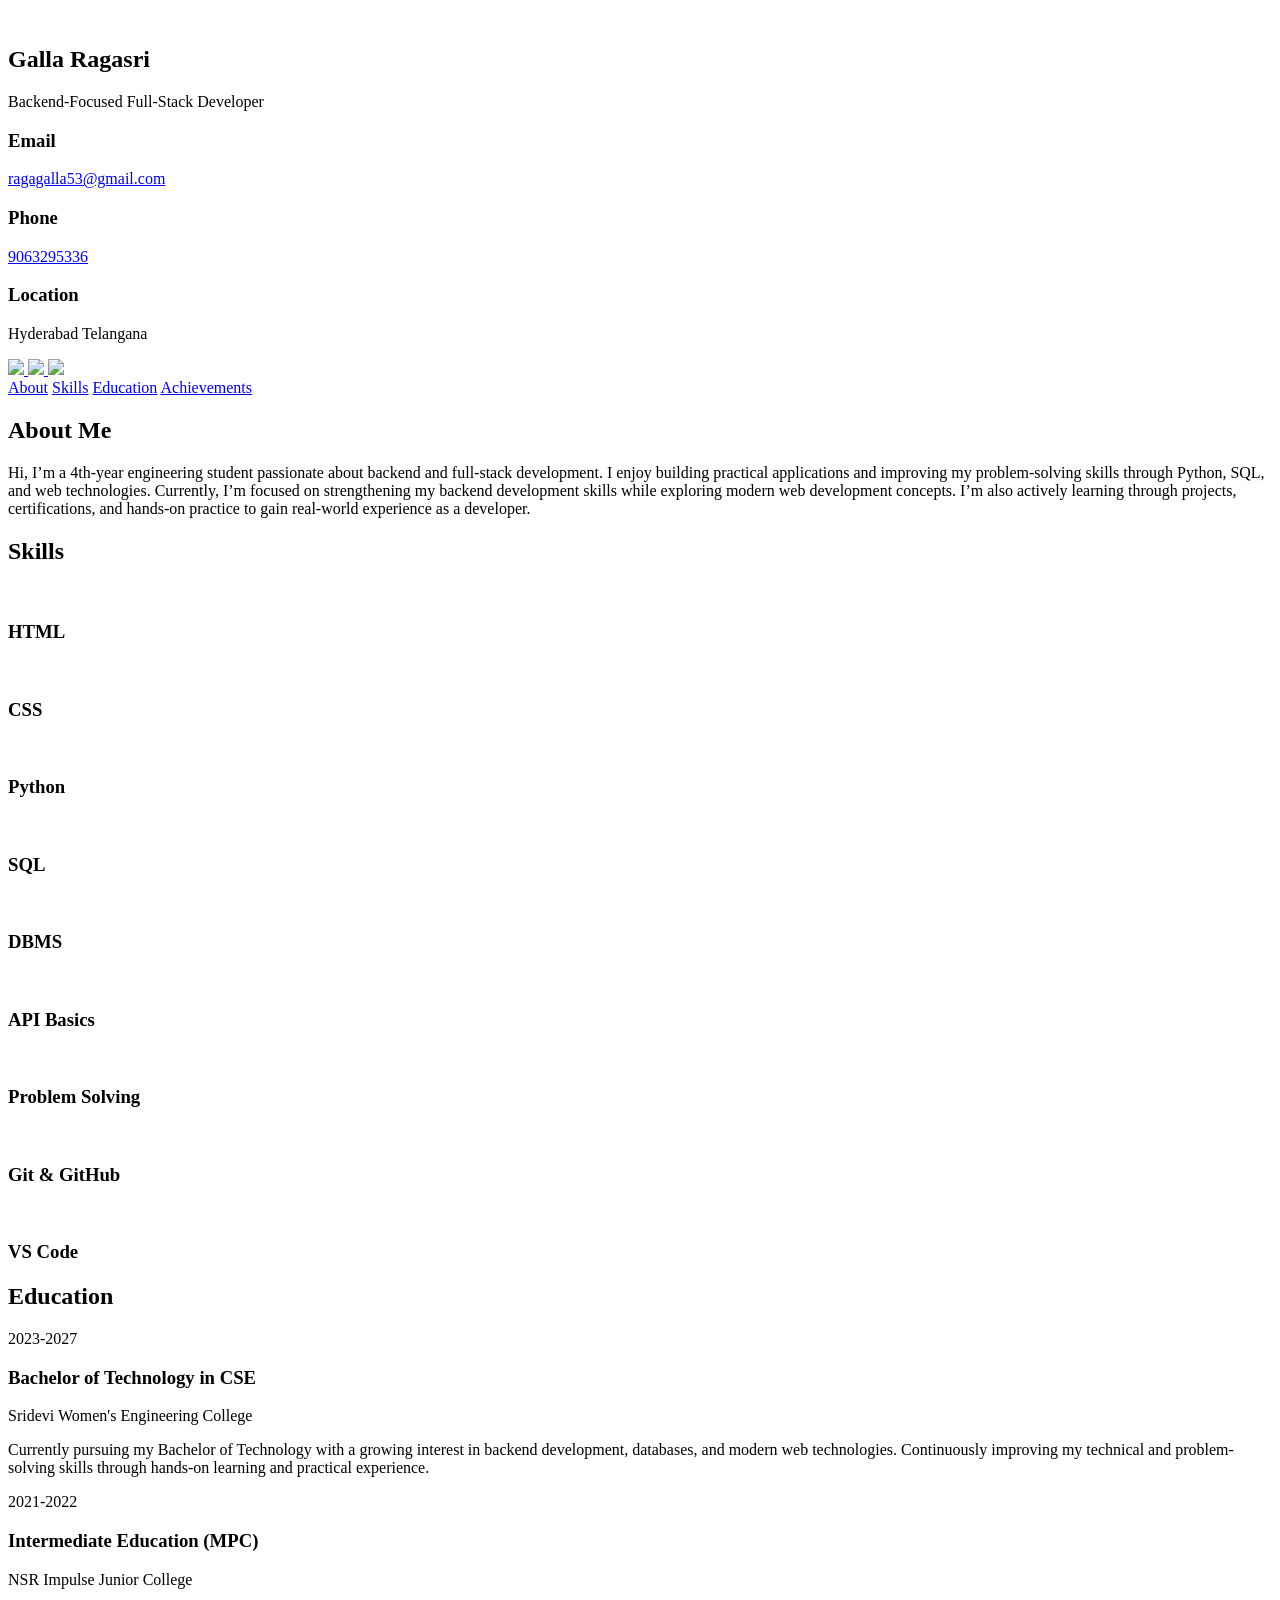
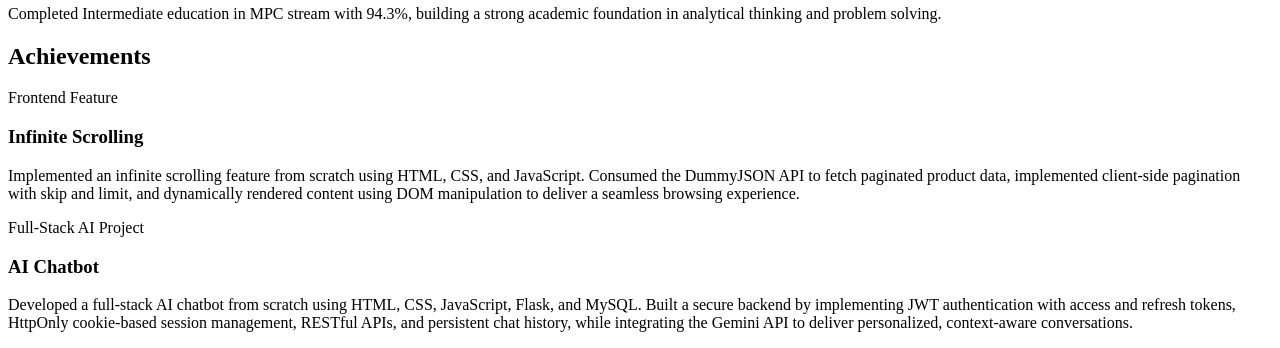
==== index.html @ 61b06a3d "Create index.html" ====
<!DOCTYPE html>
<html lang="en">
<head>
    <meta charset="UTF-8">
    <meta name="viewport" content="width=device-width, initial-scale=1.0">
    <link rel="stylesheet" href="style.css">
    <title>Profile Portfolio</title>
</head>
<body>
    <div class="main-container">
        <div class="sidebar">
            <div class="profile">
                <img src="./raga_profile_pic.jpeg" alt="">
                <h2>Galla Ragasri</h2>
                <p>Backend-Focused Full-Stack Developer</p>
            </div>
            <div class="contact">
                <div class="email">
                    <h3 class="label">Email</h3>
                    <a href="mailto:ragagalla53@gmail.com" class="value">ragagalla53@gmail.com</a>
                </div>
                <div class="phone">
                    <h3 class="label">Phone</h3>
                    <a href="tel:9063295336" class="value">9063295336</a>
                </div>
                <div class="location">
                    <h3 class="label">Location</h3>
                    <p class="value">Hyderabad Telangana</p>
                </div>
            </div>
            <div class="social">
                <a href="https://github.com/RagasriGalla" target="_blank" rel="noopener noreferrer">
                    <img src="https://www.simpleicons.org/icons/github.svg">
                </a>

                <a href="https://www.linkedin.com/in/galla-ragasri-29063b378/?skipRedirect=true" target="_blank" rel="noopener noreferrer">
                    <img src="https://www.svgrepo.com/show/144030/linkedin-square-logo.svg">
                </a>

                <a href="https://www.hackerrank.com/profile/ragagalla53" target="_blank" rel="noopener noreferrer">
                    <img src="https://simpleicons.org/icons/hackerrank.svg">
                </a>
            </div>
        </div>
        <div class="main-content">
            <div id="navigation">
                <nav>
                    <a href="#about" class="active">About</a>
                    <a href="#skills">Skills</a>
                    <a href="#education">Education</a>
                    <a href="#achievements">Achievements</a>
                </nav>
            </div>
            <div id="about">
                <h2 class="heading">About Me</h2>
                <div class="line"></div>
                <p class="content">Hi, I’m a 4th-year engineering student passionate about backend and full-stack development. I enjoy building practical applications and improving my problem-solving skills through Python, SQL, and web technologies. Currently, I’m focused on strengthening my backend development skills while exploring modern web development concepts. I’m also actively learning through projects, certifications, and hands-on practice to gain real-world experience as a developer.</p>
            </div>
            <div id="skills">
                <h2 class="heading">Skills</h2>
                <div class="line"></div>
                <div class="grid-container">
                    <div class="item">
                        <img src="https://simpleicons.org/icons/html5.svg" alt="">
                        <h3>HTML</h3>
                    </div>
                    <div class="item">
                        <img src="https://simpleicons.org/icons/css.svg" alt="">
                        <h3>CSS</h3>
                    </div>
                    <div class="item">
                        <img src="https://simpleicons.org/icons/python.svg" alt="">
                        <h3>Python</h3>
                    </div>
                    <div class="item">
                        <img src="https://www.svgrepo.com/show/120229/sql.svg" alt="">
                        <h3>SQL</h3>
                    </div>
                    <div class="item">
                        <img src="https://www.svgrepo.com/show/498954/database.svg" alt="">
                        <h3>DBMS</h3>
                    </div>
                    <div class="item">
                        <img src="https://www.svgrepo.com/show/503163/api-settings.svg" alt="">
                        <h3>API Basics</h3>
                    </div>
                    <div class="item">
                        <img src="https://www.svgrepo.com/show/308007/problem-solver-solution-problem-solving-skill.svg" alt="">
                        <h3>Problem Solving</h3>
                    </div>
                    <div class="item">
                        <img src="https://simpleicons.org/icons/git.svg" alt="">
                        <h3>Git & GitHub</h3>
                    </div>
                    <div class="item">
                        <img src="https://www.svgrepo.com/show/342347/visual-studio-code.svg" alt="">
                        <h3>VS Code</h3>
                    </div>
                </div>
            </div>
            <div id="education">
                <h2 class="heading">Education</h2>
                <div class="line"></div>
                <div class="edtech">
                    <div class="edfirst">
                        <div class="year">2023-2027</div>
                        <h3 class="degree">Bachelor of Technology in CSE</h3>
                        <p class="college">Sridevi Women's Engineering College</p>
                        <p class="work">Currently pursuing my Bachelor of Technology with a growing interest in backend development, databases, and modern web technologies. Continuously improving my technical and problem-solving skills through hands-on learning and practical experience.</p>
                        <div class="goal"></div>
                    </div>
                    <div class="edsecond">
                        <div class="year">2021-2022</div>
                        <h3 class="degree">Intermediate Education (MPC)</h3>
                        <p class="college">NSR Impulse Junior College</p>
                        <p class="work">Completed Intermediate education in MPC stream with 94.3%, building a strong academic foundation in analytical thinking and problem solving.</p>
                        <div class="goal"></div>
                    </div>
                    <div class="liner"></div>
                </div>
            </div>
            <div id="achievements">
                <h2 class="heading">Achievements</h2>
                <div class="line"></div>
                <div class="edtech">
                    <div class="edfirst">
                        <div class="year">Frontend Feature</div>
                        <h3 class="degree">Infinite Scrolling</h3>
                        <p class="work">Implemented an infinite scrolling feature from scratch using HTML, CSS, and JavaScript. Consumed the DummyJSON API to fetch paginated product data, implemented client-side pagination with skip and limit, and dynamically rendered content using DOM manipulation to deliver a seamless browsing experience.</p>
                        <div class="goal"></div>
                    </div>
                    <div class="edsecond">
                        <div class="year">Full-Stack AI Project</div>
                        <h3 class="degree">AI Chatbot</h3>
                        <p class="work">Developed a full-stack AI chatbot from scratch using HTML, CSS, JavaScript, Flask, and MySQL. Built a secure backend by implementing JWT authentication with access and refresh tokens, HttpOnly cookie-based session management, RESTful APIs, and persistent chat history, while integrating the Gemini API to deliver personalized, context-aware conversations.</p>
                        <div class="goal"></div>
                    </div>
                    <div class="liner"></div>
                </div>
            </div>
        </div>
    </div>
</body>
</html>
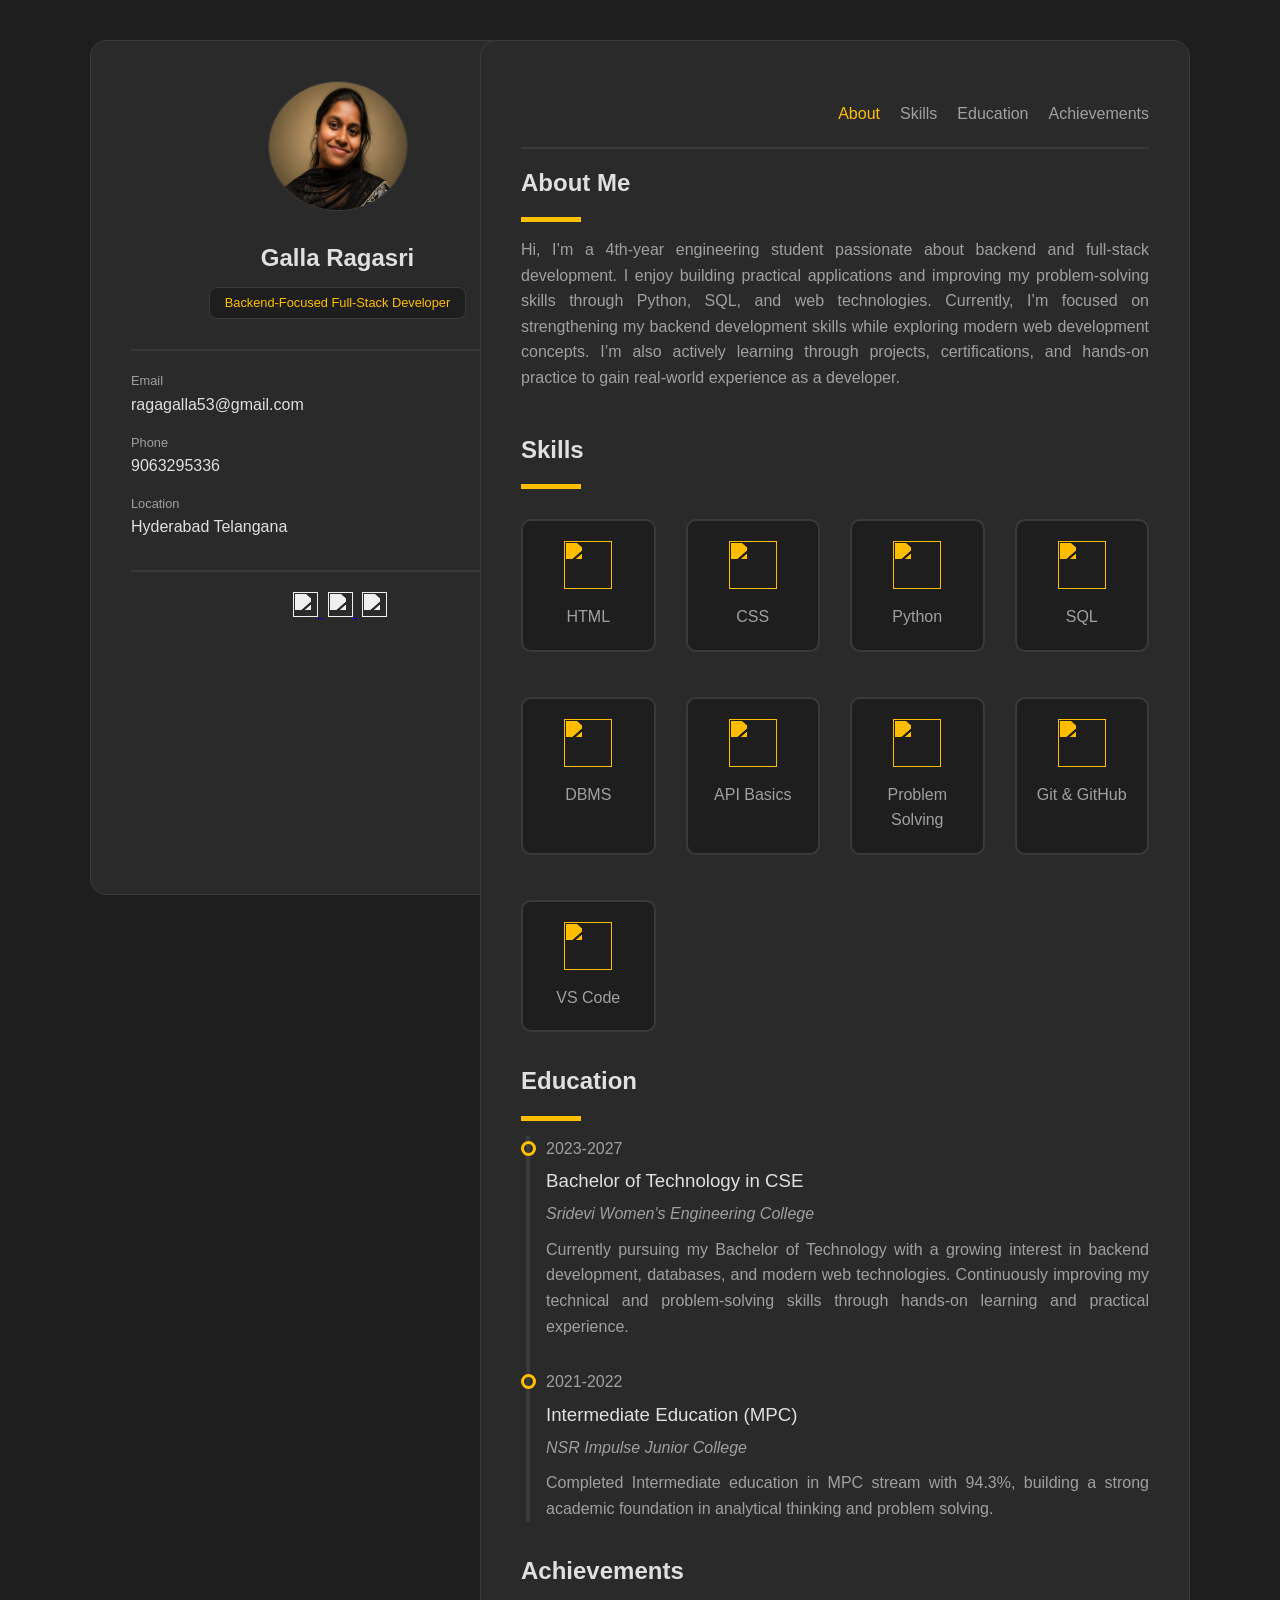
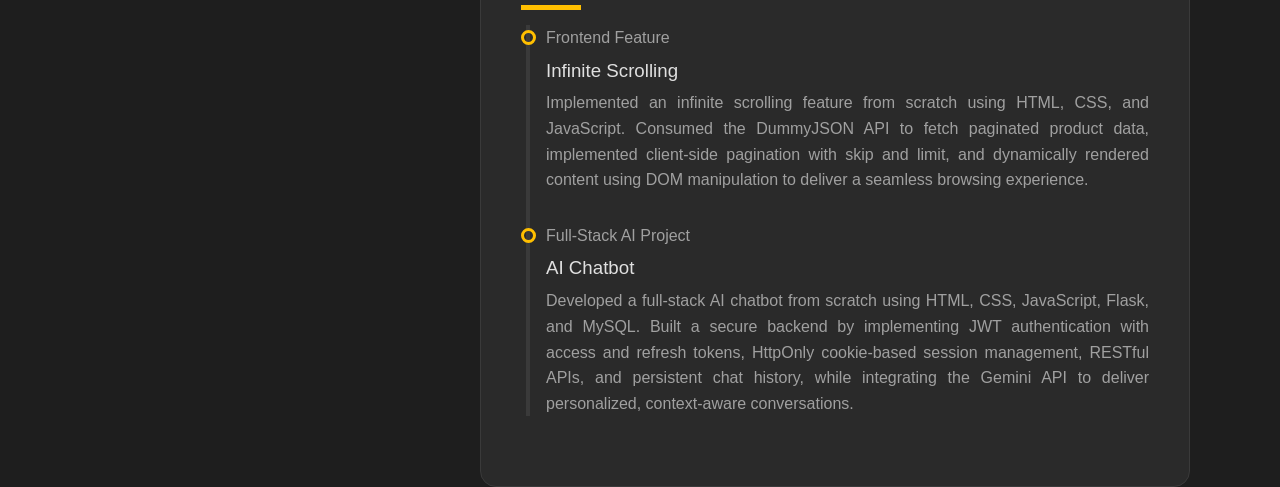
==== commit 1ab95f15: "Create index.html" ====
--- a/index.html
+++ b/index.html
@@ -4,7 +4,10 @@
     <meta charset="UTF-8">
     <meta name="viewport" content="width=device-width, initial-scale=1.0">
     <link rel="stylesheet" href="style.css">
-    <title>Profile Portfolio</title>
+    <meta property="og:title" content="Ragasri Galla | Portfolio">
+    <meta property="og:description" content="Backend-focused full-stack developer portfolio showcasing projects and skills.">
+    <meta property="og:type" content="website">
+    <meta property="og:url" content="YOUR_LIVE_URL">
 </head>
 <body>
     <div class="main-container">
--- a/style.css
+++ b/style.css
@@ -0,0 +1,229 @@
+*{
+    padding: 0;
+    margin: 0;
+    box-sizing: border-box;
+}
+body{
+    background-color: #1e1e1e;
+    font-family: sans-serif;
+    color: #a0a0a0;
+    line-height: 1.6;
+}
+.main-container{
+    display: grid;
+    max-width: 1100px;
+    grid-template-columns: 350px 1fr;
+    gap: 40px;
+    padding-top: 40px;
+    margin: auto;
+}
+.sidebar{
+    height: 95vh;
+    width: 55vh;
+    background-color: #2a2a2a;
+    border: 1px solid #3a3a3a;
+    border-radius: 16px;
+    padding: 40px;
+}
+.main-content{
+    background-color: #2a2a2a;
+    border: 1px solid #3a3a3a;
+    border-radius: 16px;
+    padding: 40px;
+}
+
+/*profile*/
+
+.profile{
+    text-align: center;
+}
+.profile img{
+    height: 130px;
+    width: 140px;
+    border-radius: 50%;
+    border: 1px solid #3a3a3a;
+}
+.profile h2{
+    font-size: 1.5rem;
+    font-weight: 700;
+    margin-top: 20px;
+    color: #e0e0e0;
+}
+.profile p{
+    background-color: #1e1e1e;
+    padding: 5px 15px;
+    color: #FFBF00;
+    border: 1px solid #3a3a3a;
+    font-size: 0.8rem;
+    border-radius: 8px;
+    display: inline-block;
+    margin-top: 10px;
+}
+
+/*contact*/
+
+.contact{
+    margin-top: 30px;
+    border-top: 2px solid #3a3a3a;
+    padding-top: 20px;
+}
+.label{
+    font-weight: 500;
+    color: #a0a0a0;
+    font-size: 0.8rem;
+}
+.value{
+    color:#e0e0e0;
+    text-decoration: none;
+}
+.email{
+    margin-bottom: 15px;
+}
+.phone{
+    margin-bottom: 15px;
+}
+.location{
+    margin-bottom: 15px;
+}
+
+/*social*/
+
+.social{
+    margin-top: 30px;
+    border-top: 2px solid #3a3a3a;
+    padding-top: 20px;
+    text-align: center;
+}
+.social img{
+    height: 25px;
+    width: 25px;
+    margin-left: 5px;
+    filter: brightness(0) saturate(100%) invert(98%) sepia(2%) saturate(63%) hue-rotate(180deg) brightness(115%) contrast(88%);
+    transition: filter 0.3s ease;
+}
+.social img:hover{
+    filter: brightness(0) saturate(100%) invert(0%) sepia(0%) saturate(17%) hue-rotate(324deg) brightness(95%) contrast(105%);
+}
+
+/*navigation*/
+
+#navigation{
+    border-bottom: 2px solid #3a3a3a;
+    margin-top: 20px;
+    padding-bottom: 20px;
+}
+nav{
+    display: flex;
+    justify-content: flex-end;
+    gap: 20px;
+}
+nav a{
+    text-decoration: none;
+    color: #a0a0a0;
+    transition: color 0.3s ease;
+}
+.active, nav a:hover{
+    color: #FFBF00;
+}
+
+/*about me*/
+
+.heading{
+    color: #e0e0e0;
+    margin-bottom: 15px;
+    margin-top: 15px;
+}
+.line{
+    width: 60px;
+    height: 5px;
+    background-color: #FFBF00;
+    margin-bottom: 15px;
+}
+.content{
+    text-align: justify;
+    color: #a0a0a0;
+}
+#about{
+    margin-bottom: 40px;
+}
+
+/*skills*/
+
+.grid-container{
+    display: grid;
+    grid-template-columns: repeat(auto-fit, minmax(120px,1fr));
+    gap: 30px;
+}
+.item{
+    padding: 20px;
+    border-radius: 10px;
+    border: 2px solid #3a3a3a;
+    background-color: #1e1e1e;
+    text-align: center;
+    margin-top: 15px;
+    transition: transform 0.3s ease, box-shadow 0.3s ease;
+}
+.item img{
+    height: 48px;
+    width: 48px;
+    filter: brightness(0) saturate(100%) invert(77%) sepia(43%) saturate(2896%) hue-rotate(358deg) brightness(102%) contrast(106%);
+    margin-bottom: 15px;
+}
+.item h3{
+    font-size: 1rem;
+    font-weight: 500
+}
+.item:hover{
+    transform: scale(1.1);
+    color: #FFBF00;
+    box-shadow: 0px 0px 10px 5px rgba(0, 0, 0, 0.3);
+}
+
+/*education*/
+
+#education{
+    margin-top: 30px;
+}
+.edtech{
+    position: relative;
+}
+.year{
+    color: #a0a0a0;
+    margin-bottom: 5px;
+}
+.degree{
+    color: #e0e0e0;
+    font-weight: 500;
+    margin-bottom: 5px;
+}
+.college{
+    color: #a0a0a0;
+    font-style: italic;
+    margin-bottom: 10px;
+}
+.work{
+    text-align: justify;
+}
+.edfirst,.edsecond{
+    margin-bottom: 30px;
+    padding-left: 25px;
+    position: relative;
+}
+.goal{
+    height: 15px;
+    width: 15px;
+    border-radius: 50%;
+    border: 3px solid #FFBF00;
+    position: absolute;
+    top: 5px;
+    left: 0px;
+    z-index: 5;
+}
+.liner{
+    width: 2px;
+    position: absolute;
+    top: 0px;
+    bottom: 0px;
+    border: 2px solid #3a3a3a;
+    left: 5px;
+}
